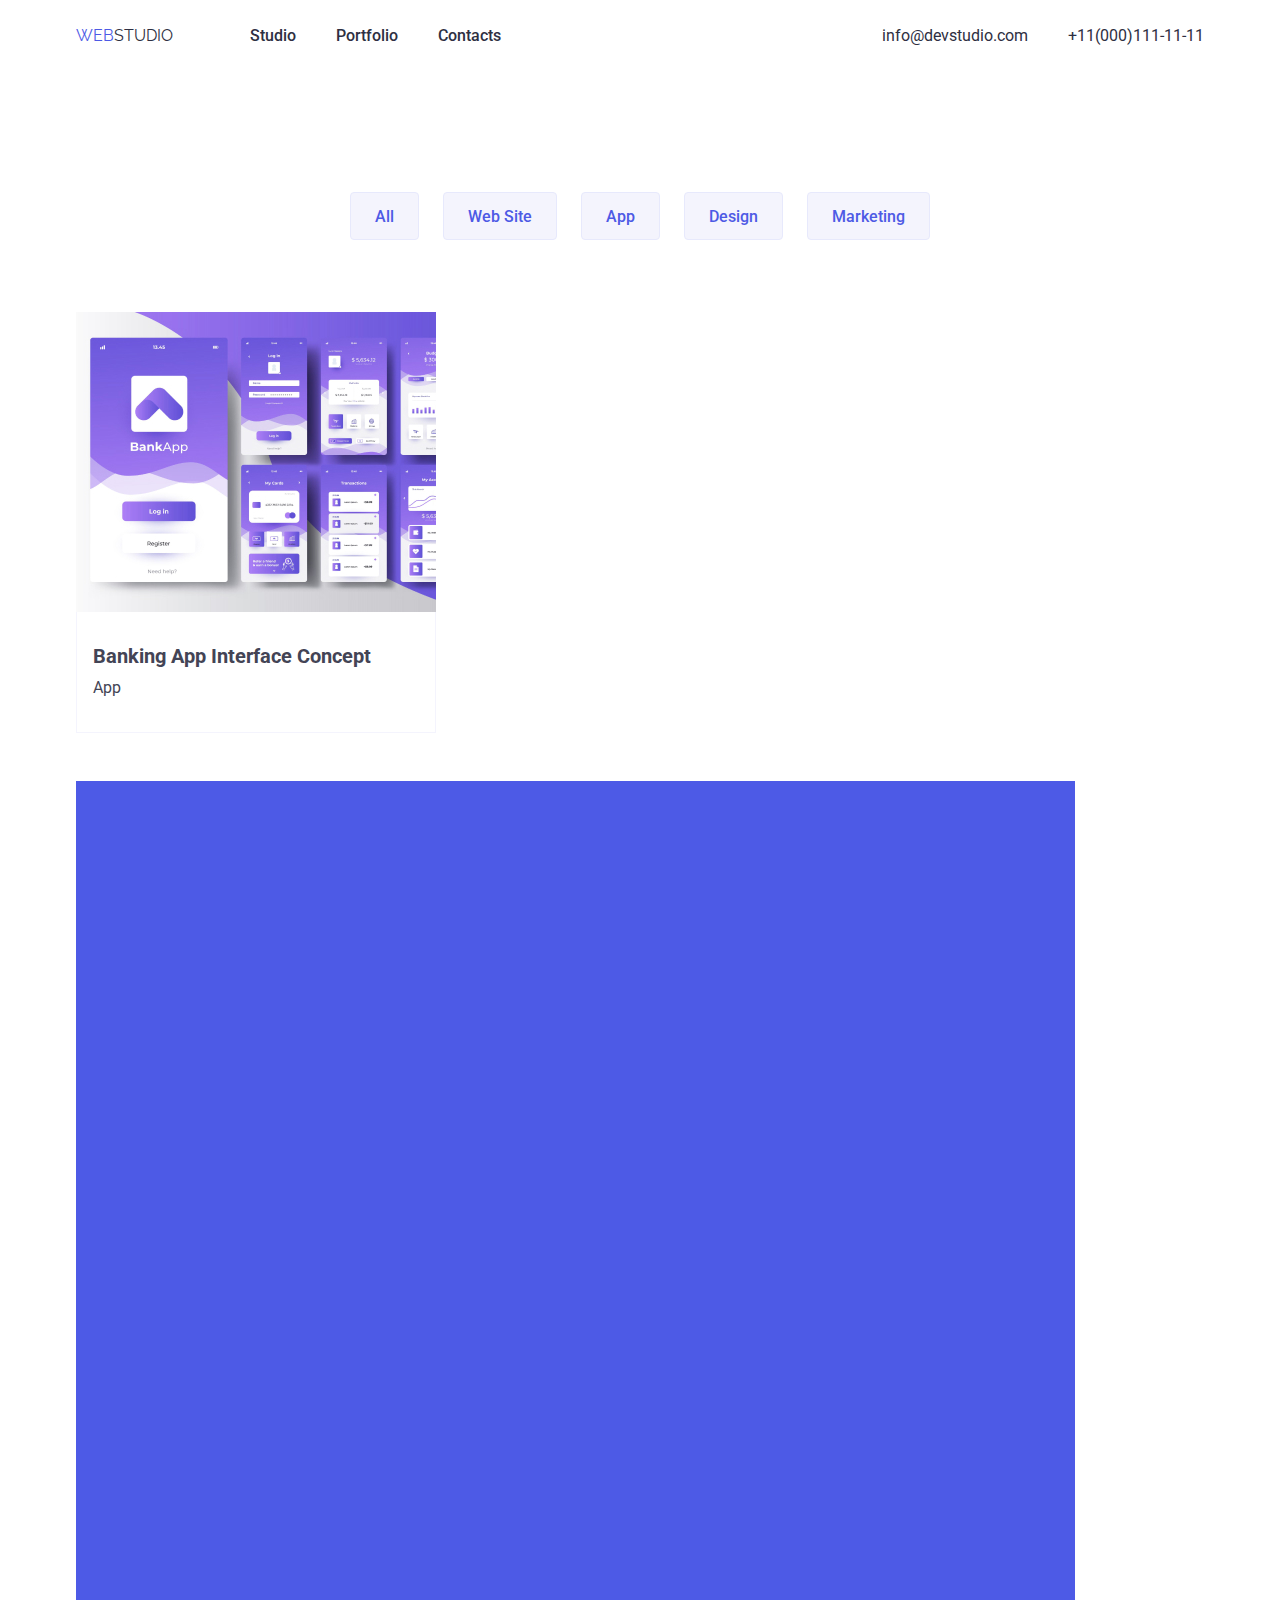
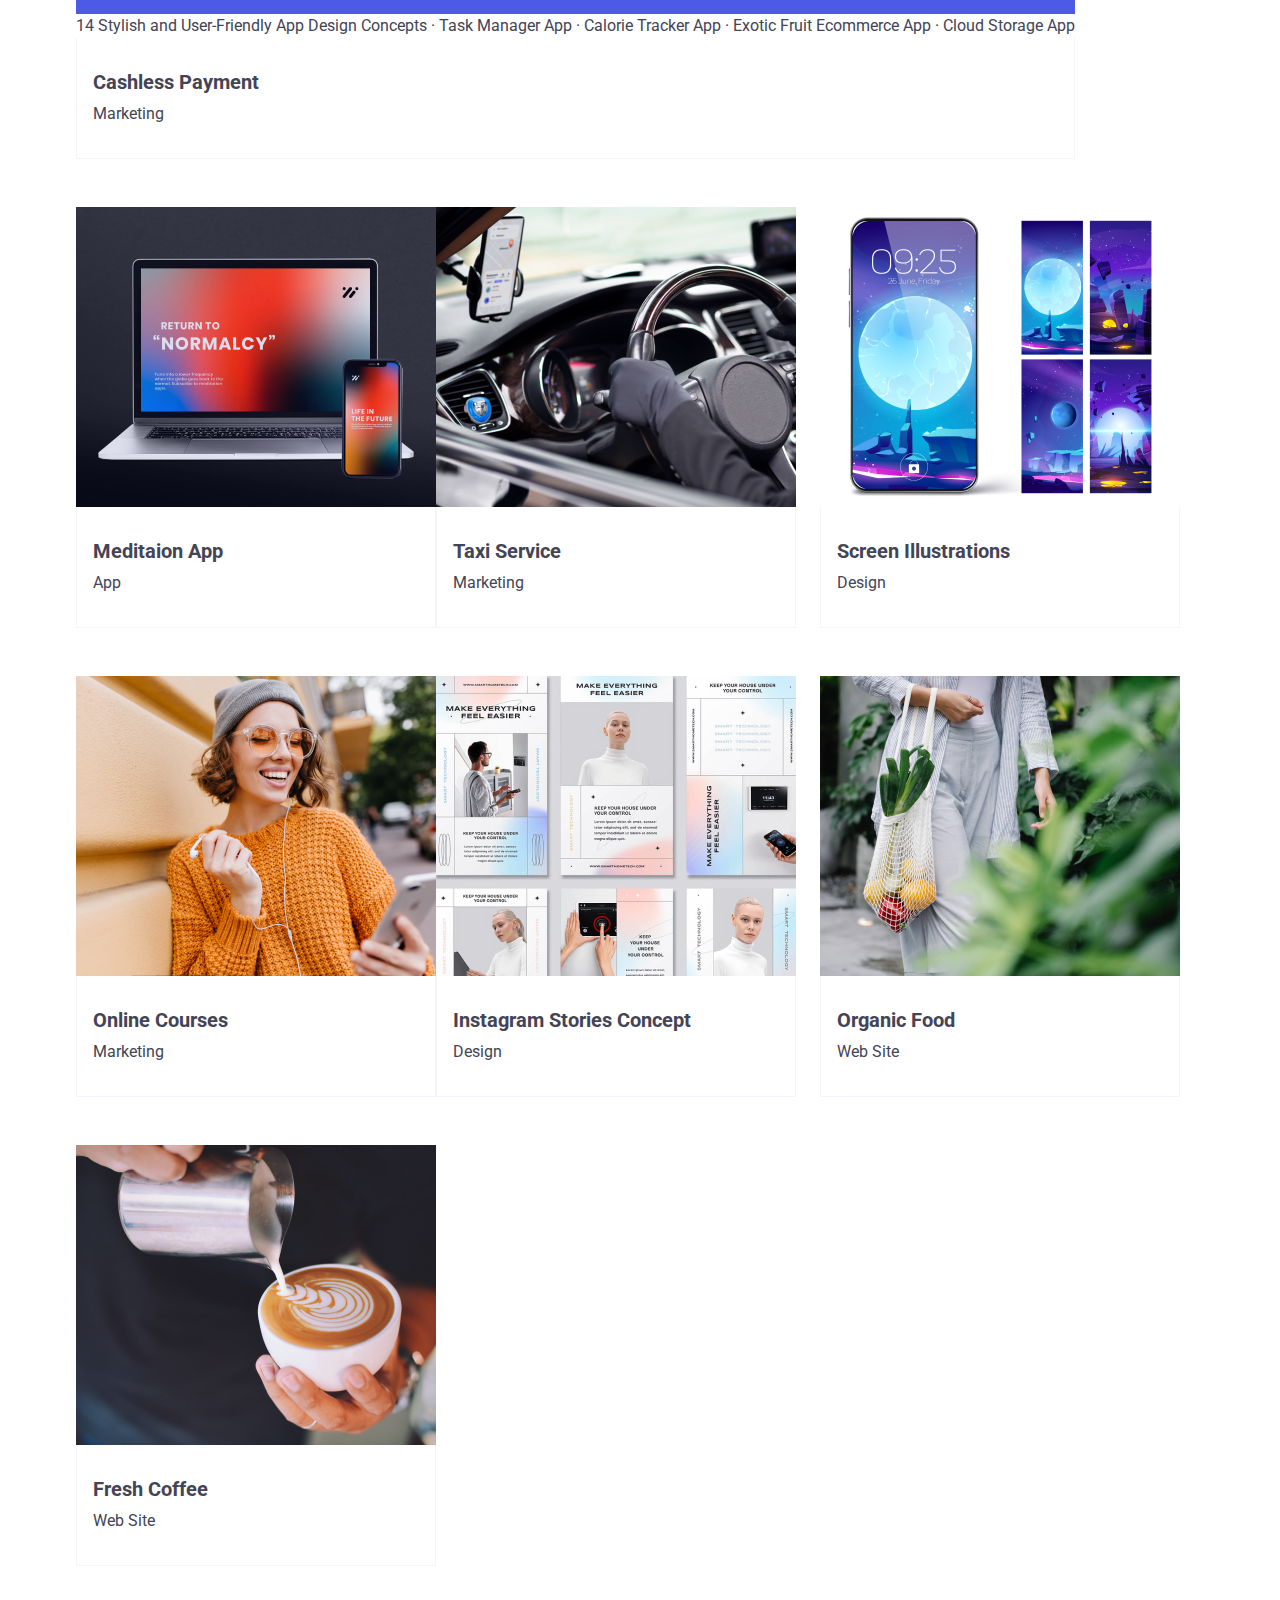
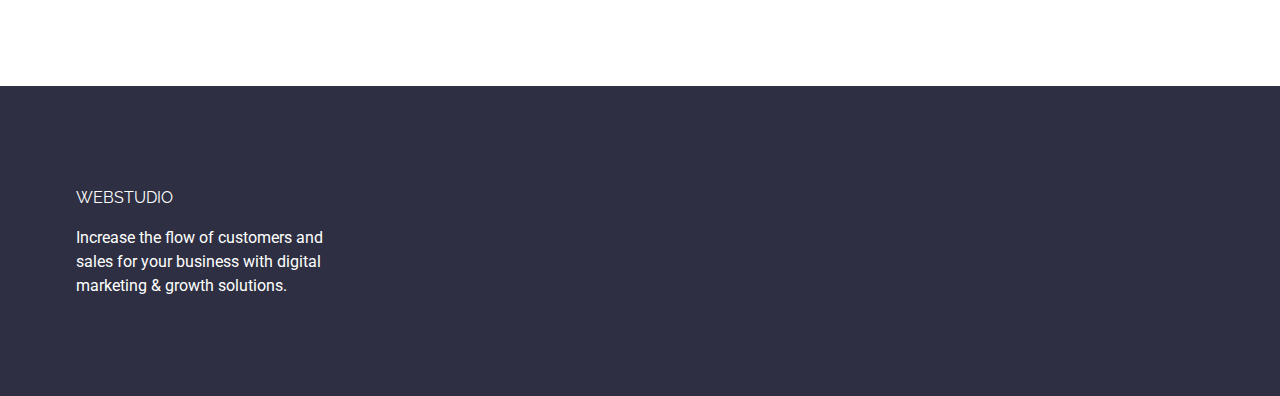
==== potfolio.html @ 56c76586 "modified" ====
<!DOCTYPE html>
<html lang="en">
<head>
    <meta charset="UTF-8">
    <meta http-equiv="X-UA-Compatible" content="IE=edge">
    <meta name="viewport" content="width=device-width, initial-scale=1.0">
    <title>Document</title>
    <link rel="preconnect" href="https://fonts.googleapis.com"><link rel="preconnect" href="https://fonts.gstatic.com" crossorigin>
    <link href="https://fonts.googleapis.com/css2?family=Raleway:wght@800&family=Roboto:wght@400;500&display=swap" rel="stylesheet">
    <link rel="stylesheet" href="https://cdnjs.cloudflare.com/ajax/libs/modern-normalize/0.6.0/modern-normalize.min.css">
    <link rel="stylesheet" href="./css/style.css">
</head>
<body>
    <header>
        <div class="container container-nav">
            <nav class="nav-items">
            <a href="./index.html" class="logo"><span class="logo-web">Web</span>Studio</a>

                <ul class="list-header-page list">
                    <li class="item"><a href="./index.html" class="link">Studio</a></li>
                    <li class="item"><a href="./portfolio.html" class="link">Portfolio</a></li>
                    <li class="item"><a href="" class="link">Contacts</a></li>
                </ul>
            </nav>
                <ul class="list-mail-tel list">
                    <li class="item"><a href="mailto:info@devstudio.com" class="link">info@devstudio.com</a></li>
                    <li class="item"><a href="tel:+11(000)1111111" class="link">+11(000)111-11-11</a></li>
                </ul>
            </div>
    </header>
    <main class="hero">
        <section class="section">
            <div class="container">
            <h1 class="visually-hidden">Portfolio Page</h1>
                <ul class="portfolio-links list">
                    <li class="item"><button type="button" class="portfolio-buttons">All</button></li>
                    <li class="item"><button type="button" class="portfolio-buttons">Web Site</button></li>
                    <li class="item"><button type="button" class="portfolio-buttons">App</button></li>
                    <li class="item"><button type="button" class="portfolio-buttons">Design</button></li>
                    <li class="item"><button type="button" class="portfolio-buttons">Marketing</button></li>
                </ul>
            </div>
            <div class="container">
            <ul class="list-img list">
                <li class="item">
                  <img src="./imаges/img1.jpg" alt="photo" width="360" height="300">
                  <div class="item-text">
                    <h2 class="hero-title">Banking App Interface Concept</h2>
                    <p class="hero-text">App</p>
                </div>
                </li>
                <li class="item">
                  <img src="./imаges/img2.jpg" alt="photo" width="360" height="300">
                    <p>14 Stylish and User-Friendly App Design Concepts · Task Manager App · Calorie Tracker App · Exotic Fruit Ecommerce App · Cloud Storage App</p>
                    <div class="item-text">
                    <h2 class="hero-title">Cashless Payment</h2>
                    <p class="hero-text">Marketing</p>
                    </div>
                </li>
                <li class="item">
                  <img src="./imаges/img3.jpg" alt="meditaion-app" width="360" height="300">
                   <div class="item-text">
                    <h2 class="hero-title">Meditaion App</h2>
                    <p class="hero-text">App</p>
                   </div> 
                </li>
                <li class="item">
                   <img src="./imаges/img4.jpg" alt="photo" width="360" height="300">
                    <div class="item-text">
                    <h2 class="hero-title">Taxi Service</h2>
                    <p class="hero-text">Marketing</p>
                    </div>
                </li>
                <li class="item">
                    <img src="./imаges/img5.jpg" alt="photo" width="360" height="300">
                        <div class="item-text">
                        <h2 class="hero-title">Screen Illustrations</h2>
                        <p class="hero-text">Design</p>
                        </div>
                </li>
                <li class="item">
                    <img src="./imаges/img6.jpg" alt="photo" width="360" height="300">
                        <div class="item-text">
                        <h2 class="hero-title">Online Courses</h2>
                        <p class="hero-text">Marketing</p>
                        </div>
                </li>
                <li class="item">
                  <img src="./imаges/img7.jpg" alt="photo" width="360" height="300">
                    <div class="item-text">
                     <h2 class="hero-title">Instagram Stories Concept</h2>
                    <p class="hero-text">Design</p>
                    </div>
                </li>
                <li class="item">
                     <img src="./imаges/img8.jpg" alt="photo" width="360" height="300">
                        <div class="item-text">
                        <h2 class="hero-title">Organic Food</h2>
                        <p class="hero-text">Web Site</p>
                        </div>
                </li>
                <li class="item">
                     <img src="./imаges/img9.jpg" alt="photo" width="360" height="300">
                       <div class="item-text">
                        <h2 class="hero-title">Fresh Coffee</h2>
                        <p class="hero-text">Web Site</p>
                       </div> 
                </li>
            </ul>
        </div>
    </main>
    <footer class="footer-page">
        <div class="container">
            <div class="fot-text">
                <a href="./index.html" class="name-logo"><span class="footer-logo-page">Web</span>Studio</a>
            <p class="footer-text-page">Increase the flow of customers and sales for your business with digital marketing & growth solutions.</p>
            </div>
        </div>
    </footer>  
</body>
</html>
---- css/style.css ----
/* header color: #2E2F42 */
/* Primary text color: #434455 */
/* accent #434455 */
/* header and footer background color #434455 */
/* section background color #F4F4FD */


*,
::after,
::before{
    box-sizing:border-box;
}

:root {
    --primary-text-color:#434455;
    --title-text-color:#2E2F42;
    --primary-white-color:#ffffff;
    --accent-color:#4D5AE5;
    --light-color:#F4F4FD;
    --an-accent-color:#404BBF
}

body {
    margin:0;
    background-color: var(--primary-white-color);
    color: var(--primary-text-color);
    font-family: 'Roboto', sans-serif;
    font-weight: 400;
    line-height: 1.5;
}

p, h2 {
    margin-top:0;
    margin-bottom:0;
}

img{
    display:block;
    width:100%;
    height:auto;
}

.list{
    margin:0;
    padding:0;
    list-style:none;
}


/* logo */

.logo {
    color: var(--title-text-color);
    text-transform:uppercase;
    font-family:'Raleway', sans-serif;
    text-decoration:none;
}
.logo-web {
    color:var(--accent-color);
}

/* navigation links */

header {
    box-shadow: var(--card-shadow);
}

.list-header-page {
    display:flex;
    margin-left:77px;
}

.container{
    width:1152px;
    padding-left:12px;
    padding-right:12px;
    margin:0 auto;
}

.section{
    padding-top:120px;
    padding-bottom:120px;
}

.container-nav {
    display:flex;
    align-items:center;
}

.nav-items {
    display:flex;
    align-items:center;
}

.header-container{
    border-bottom:0.5px solid var(--light-color);
}

.list-header-page .link {
    display:block;
    padding-top:24px;
    padding-bottom:24px;

    text-decoration:none;
    color:var(--title-text-color);

    font-weight:500;
}

.list-header-page .item:not(:last-child) {
    margin-right:40px;
}

.list-header-page .link:hover,
.list-header-page .link:focus,
.list-header-page .link:active {
    color:var(--accent-color);
}


/* list */


.list-mail-tel  {
    display:flex;
    align-items:center;
    margin-left:auto;
}

.list-mail-tel .link {
    text-decoration:none;
    color:var(--title-text-color);
    padding-top:24px;
    padding-bottom:24px;
}

.list-mail-tel .link:hover,
.list-mail-tel .link:focus,
.list-mail-tel .link:active {
    color:var(--accent-color);
}

.list-mail-tel .item:not(:last-child){
    margin-right:40px;
}


.main-section {
    padding-top:192px;
    padding-bottom:192px;
    text-align:center;
    background-color:var(--title-text-color);
}

.title {
    margin:0 auto;
    margin-top:0;
    margin-bottom:50px;
    width:492px;

    color: var(--primary-white-color);

    font-size:56px;
    font-weight:500;
    line-height: 1.07;
}

.main-btn {
   padding:16px 32px;
    border-radius: 4px;
    text-align:center;
    min-width:170px;

    background-color:var(--accent-color);
    border:none;
    cursor: pointer;
    font-family: inherit;
    color:var(--primary-white-color);

    font-weight:500; 
    font-size: 16px;
    line-height: 1.2;

}

.main-btn:hover {
    background-color:var(--an-accent-color)
}

.main-btn:active {
    background-color:var(--accent-color)
}

/* unique page */

.section-title{
    margin-top:0;
    margin-bottom:70px;
    color:var(--title-text-color);
    text-align:center;

    font-weight: 500;
    font-size: 36px;
    line-height: 1.1;
}

.visually-hidden{
    position: absolute;
    white-space: nowrap;
    width: 1px;
    height: 1px;
    overflow: hidden;
    border: 0;
    padding: 0;
    clip: rect(0 0 0 0);
    clip-path: inset(50%);
    margin: -1px;
}

.main-list {
    display:flex;
}

.main-list .main-item:not(:last-child) {
    margin-right:24px;
}
.main-title {
    margin-top:0;
    margin-bottom:8px;
}

.section-photo {
    padding-top:0;
}

.gadjet-list {
    display:flex;
    justify-content:center;
}

.gadjet-list .item:not(:last-child) {
    margin-right:24px;
}
/* Team info */

.main-team {
    background-color:var(--light-color);
}

.title-name {
    margin:0;
    margin-bottom:8px;
    color:var(--title-text-color);

    font-weight:500;
}

.team-list .item {
    background-color:var(--primary-white-color);
}

.team-names-container{
    padding-top:32px;
    padding-bottom:32px;
}
.team-list{
    display:flex;
}
.team-list .item{
    text-align:center;
 }
 .team-list .item:not(:last-child){
     margin-right:24px;
 }

/* footer */

.footer-page {
        padding-top:100px;
        padding-bottom:100px;
        height:310px;
        background-color:var(--title-text-color);
}

.fot-text {
    width:265px;
}

.footer-text-page {
    color:var(--primary-white-color);
}

.name-logo {
    display:inline-block;
    margin-bottom:16px;
    color:var(--primary-white-color);
    text-transform:uppercase;
    font-family:'Raleway', sans-serif;
    text-decoration:none;
}

/* Portfolio */
.portfolio-links {
    display:flex;
    justify-content:center;

    margin-bottom:72px;
    padding:0;

    text-decoration:none;
}

.portfolio-links .item:not(:last-child){
    margin-right:24px;
}

.portfolio-buttons{
    border-radius:4px;
    height:48px;
    padding:12px 24px;
    color:var(--accent-color);
    background-color:var(--light-color);
    border:none;
    font-family:inherit;
    border: 1px solid #E7E9FC;

    font-weight: 500;
    font-size: 16px;
    line-height: 1.5;
}
.portfolio-buttons:hover,
.portfolio-buttons:focus {
    color:var(--primary-white-color);
    background-color:var(--accent-color);
    cursor: pointer;
    border:1px solid var(--accent-color);
}

.list-img {
    display:flex;
    flex-wrap:wrap;
}

.list-img .item {
    margin-right:24px;
    margin-bottom:48px;
}

.list-img .hero-title {
    font-size:20px;
    line-height:1.2;
}

.list-img .item-text {
    padding-top:32px;
    padding-bottom:32px;
    padding-left:16px;
    border-left:0.5px solid var(--light-color);
    border-right:0.5px solid var(--light-color);
    border-bottom:0.5px solid var(--light-color);
}

.list-img .hero-title {
    margin-bottom:8px;
}

.list-img .item:nth-child(3n){
    margin-right:0;
}

.list-img .item:nth-last-child(-n + 3){
    margin-bottom:0;
}
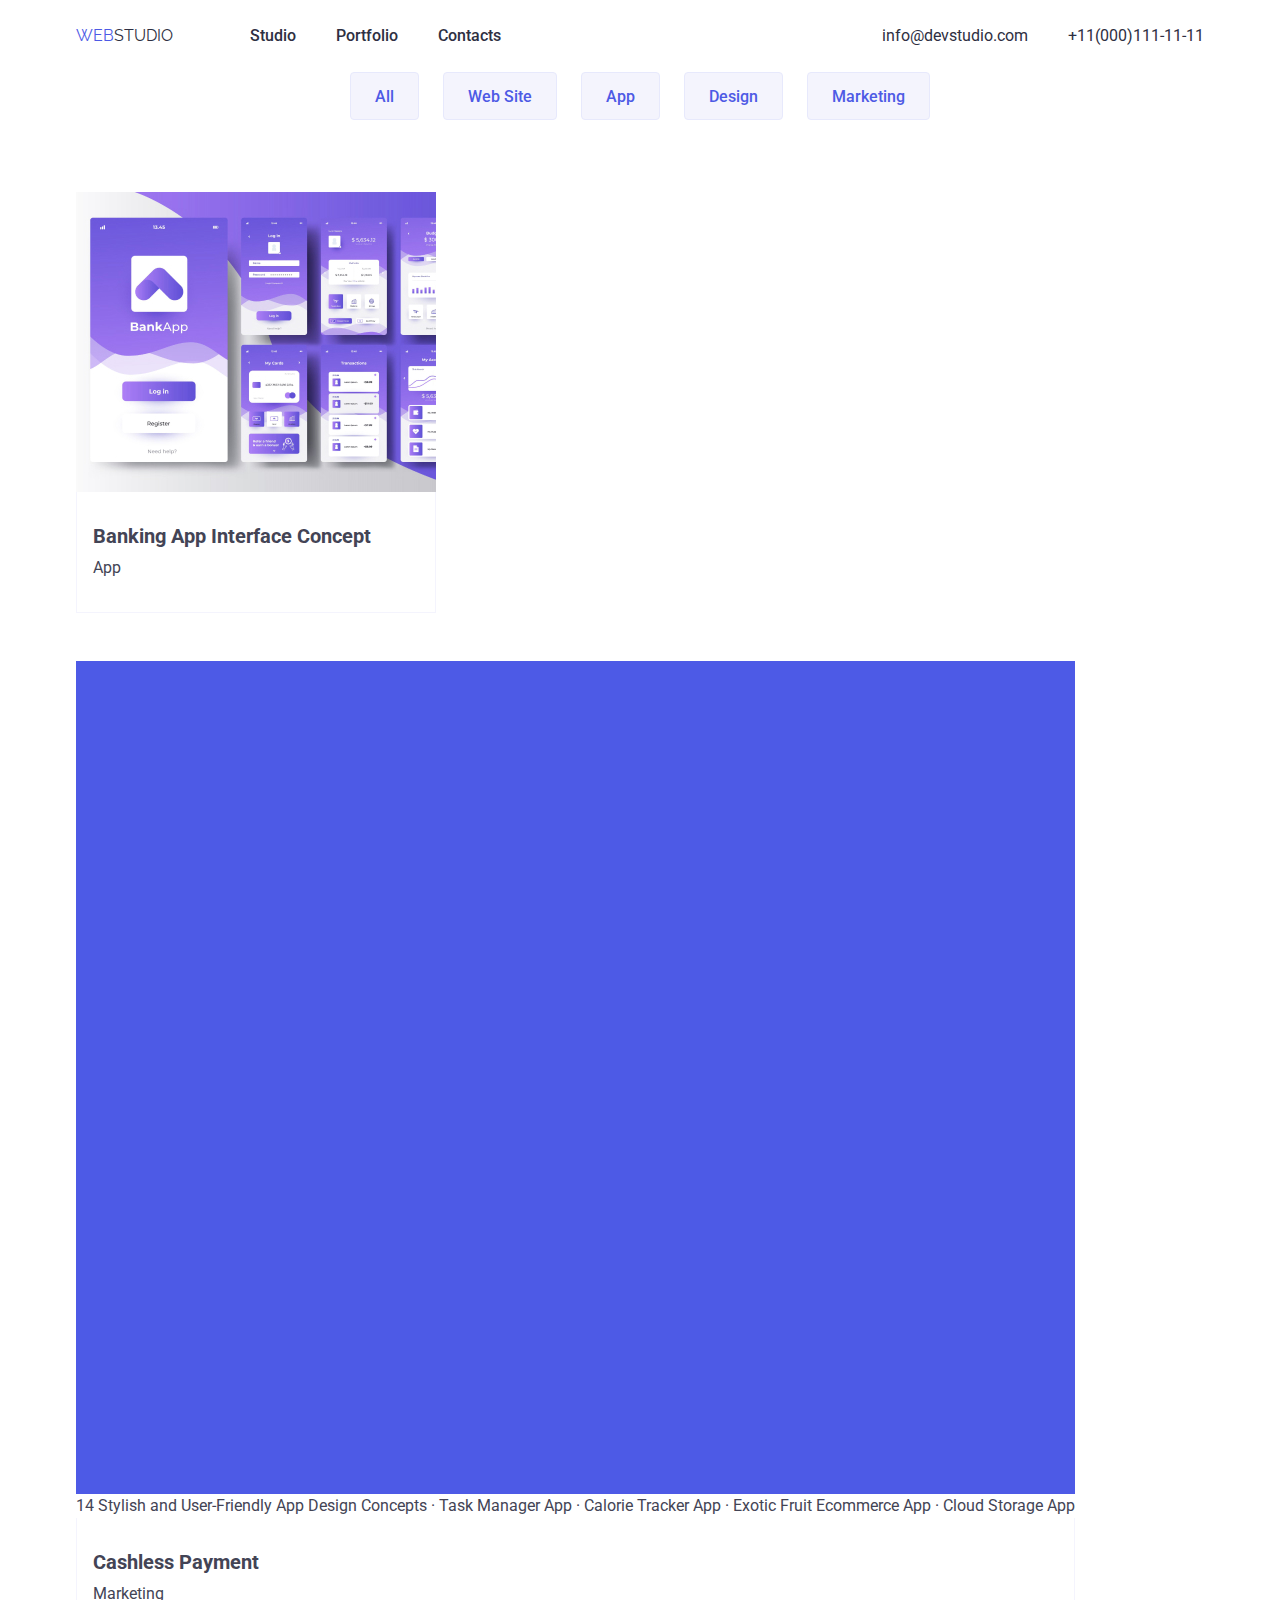
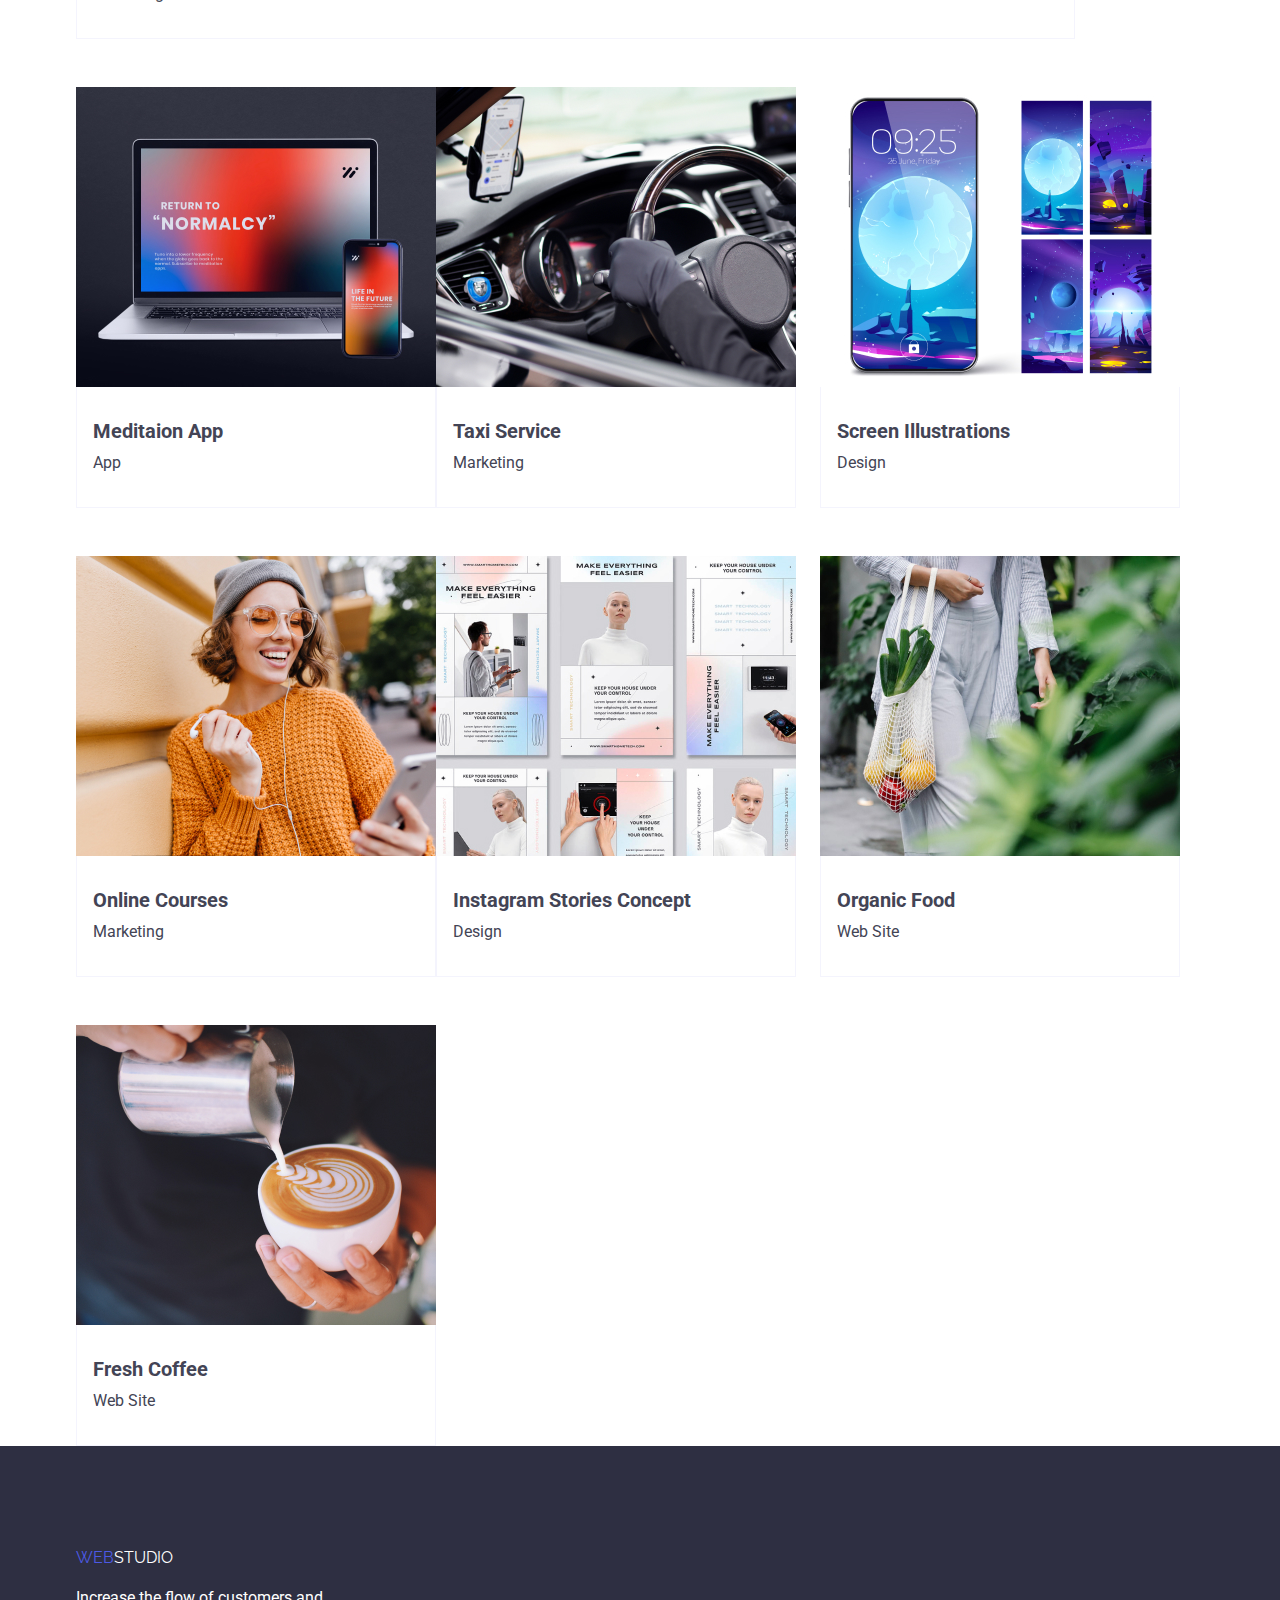
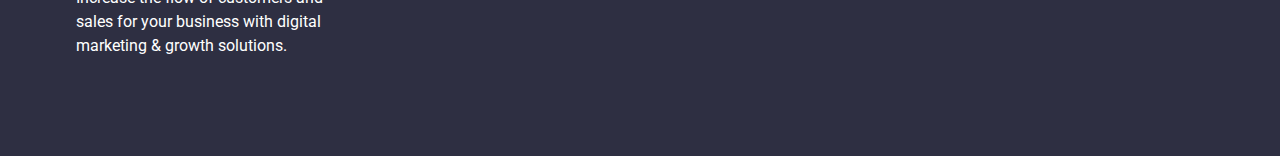
==== commit da6ca24e: "modified" ====
--- a/potfolio.html
+++ b/potfolio.html
@@ -29,7 +29,7 @@
             </div>
     </header>
     <main class="hero">
-        <section class="section">
+        <section class="section-btn">
             <div class="container">
             <h1 class="visually-hidden">Portfolio Page</h1>
                 <ul class="portfolio-links list">
--- a/css/style.css
+++ b/css/style.css
@@ -17,7 +17,7 @@
     --primary-white-color:#ffffff;
     --accent-color:#4D5AE5;
     --light-color:#F4F4FD;
-    --an-accent-color:#404BBF
+    --an-accent-color:#404BBF;
 }
 
 body {
@@ -290,6 +290,7 @@
     color:var(--primary-white-color);
 }
 
+
 .name-logo {
     display:inline-block;
     margin-bottom:16px;
@@ -297,6 +298,10 @@
     text-transform:uppercase;
     font-family:'Raleway', sans-serif;
     text-decoration:none;
+}
+
+.footer-logo-page {
+    color:var(--accent-color)
 }
 
 /* Portfolio */
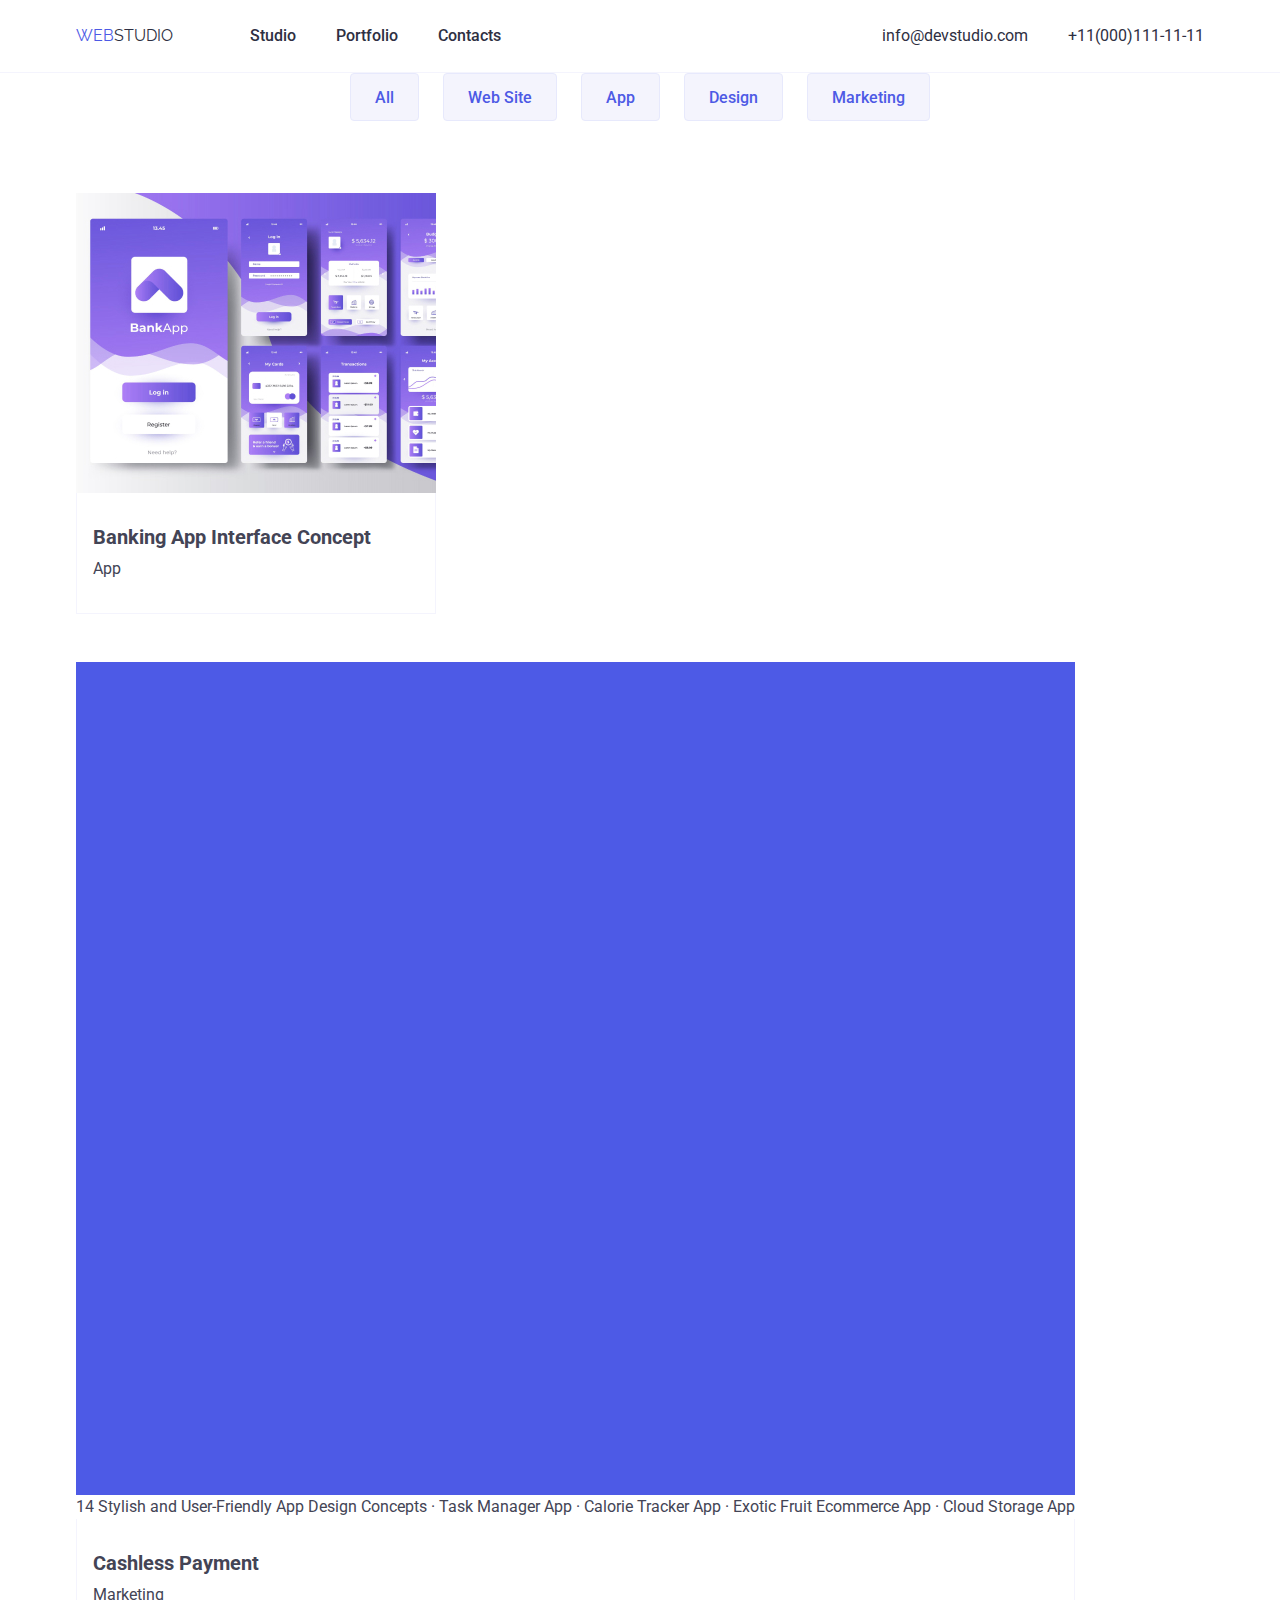
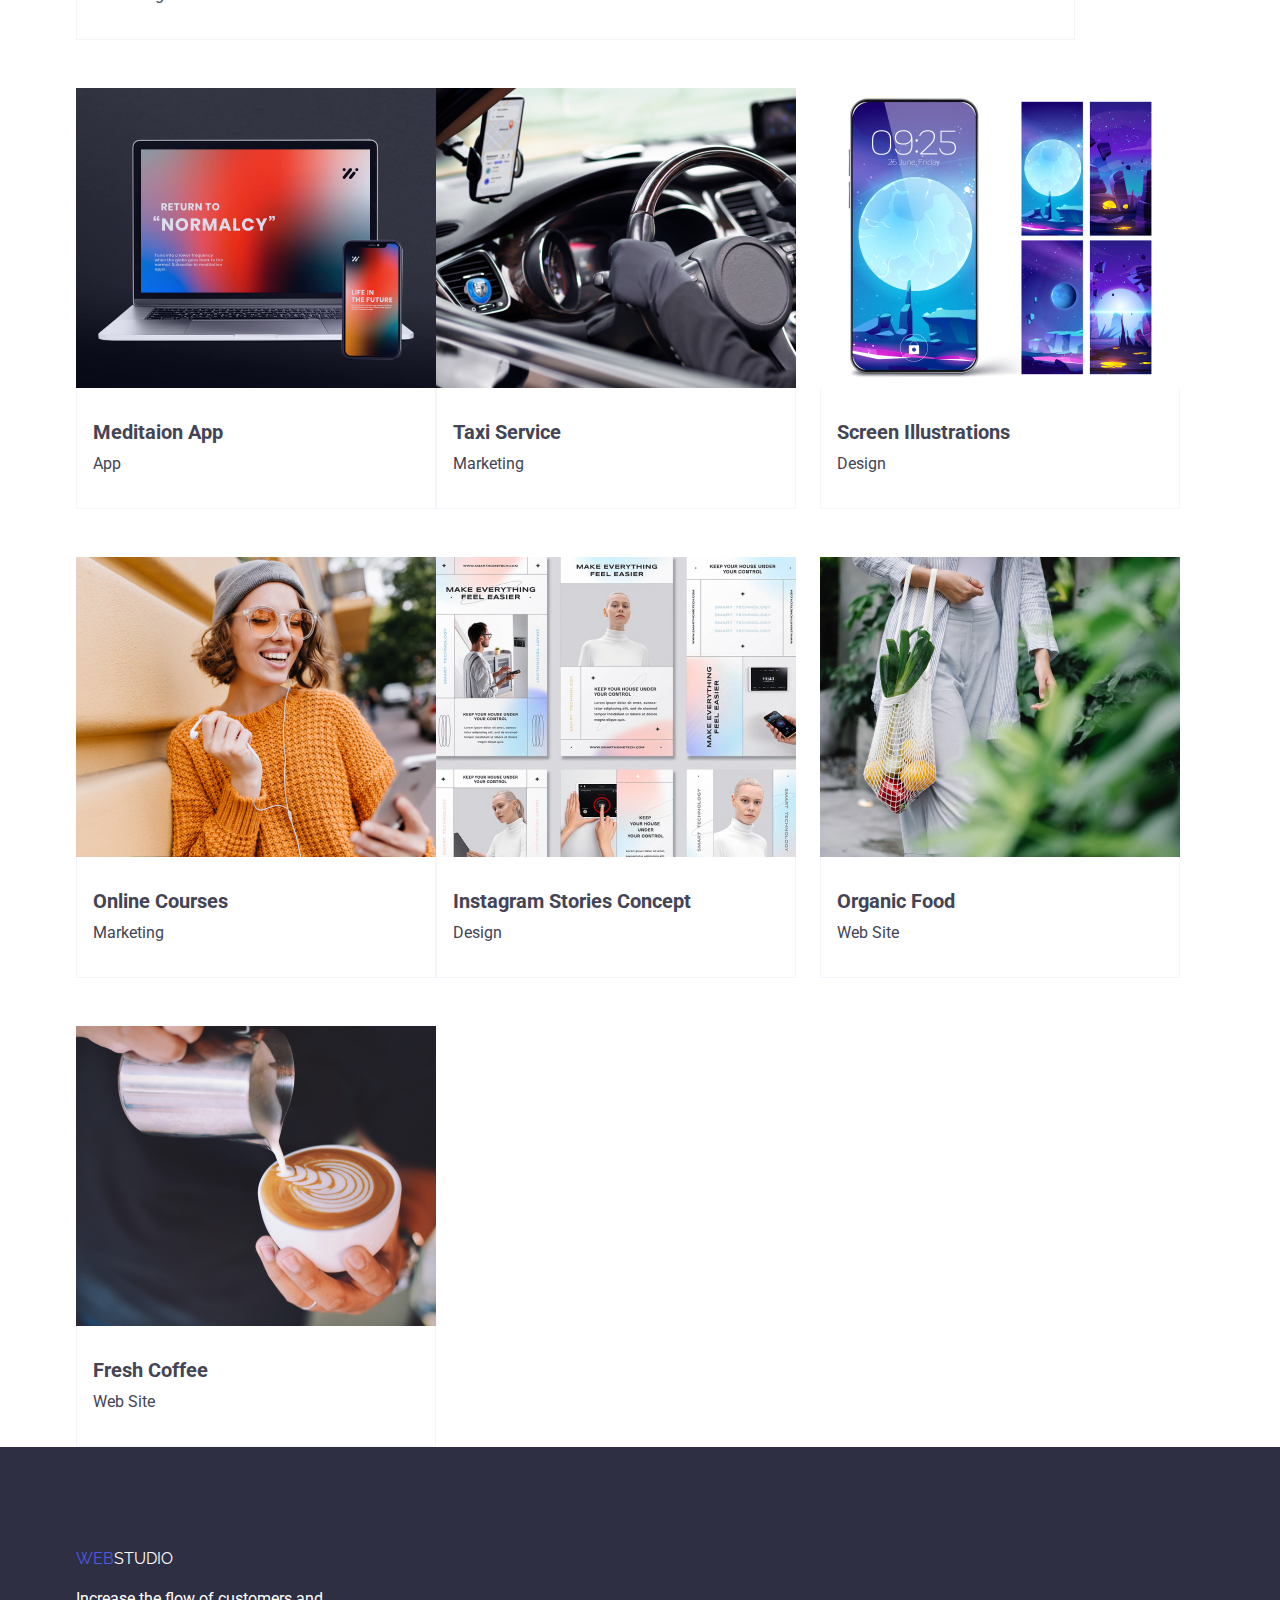
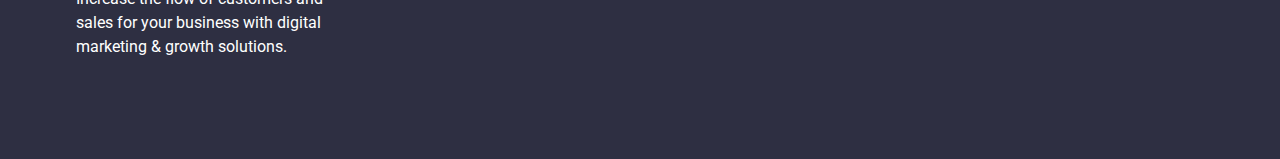
==== commit c9f13de2: "modified" ====
--- a/potfolio.html
+++ b/potfolio.html
@@ -11,7 +11,7 @@
     <link rel="stylesheet" href="./css/style.css">
 </head>
 <body>
-    <header>
+    <header class="header-container">
         <div class="container container-nav">
             <nav class="nav-items">
             <a href="./index.html" class="logo"><span class="logo-web">Web</span>Studio</a>
--- a/css/style.css
+++ b/css/style.css
@@ -70,14 +70,14 @@
     margin-left:77px;
 }
 
-.container{
+.container {
     width:1152px;
     padding-left:12px;
     padding-right:12px;
     margin:0 auto;
 }
 
-.section{
+.section {
     padding-top:120px;
     padding-bottom:120px;
 }
@@ -219,6 +219,8 @@
 
 .main-list {
     display:flex;
+    padding-top: 120px;
+    padding-bottom: 120px;
 }
 
 .main-list .main-item:not(:last-child) {
@@ -231,6 +233,7 @@
 
 .section-photo {
     padding-top:0;
+    padding-bottom:120px;
 }
 
 .gadjet-list {
@@ -259,7 +262,7 @@
     background-color:var(--primary-white-color);
 }
 
-.team-names-container{
+.team-name-container{
     padding-top:32px;
     padding-bottom:32px;
 }
@@ -278,7 +281,6 @@
 .footer-page {
         padding-top:100px;
         padding-bottom:100px;
-        height:310px;
         background-color:var(--title-text-color);
 }
 
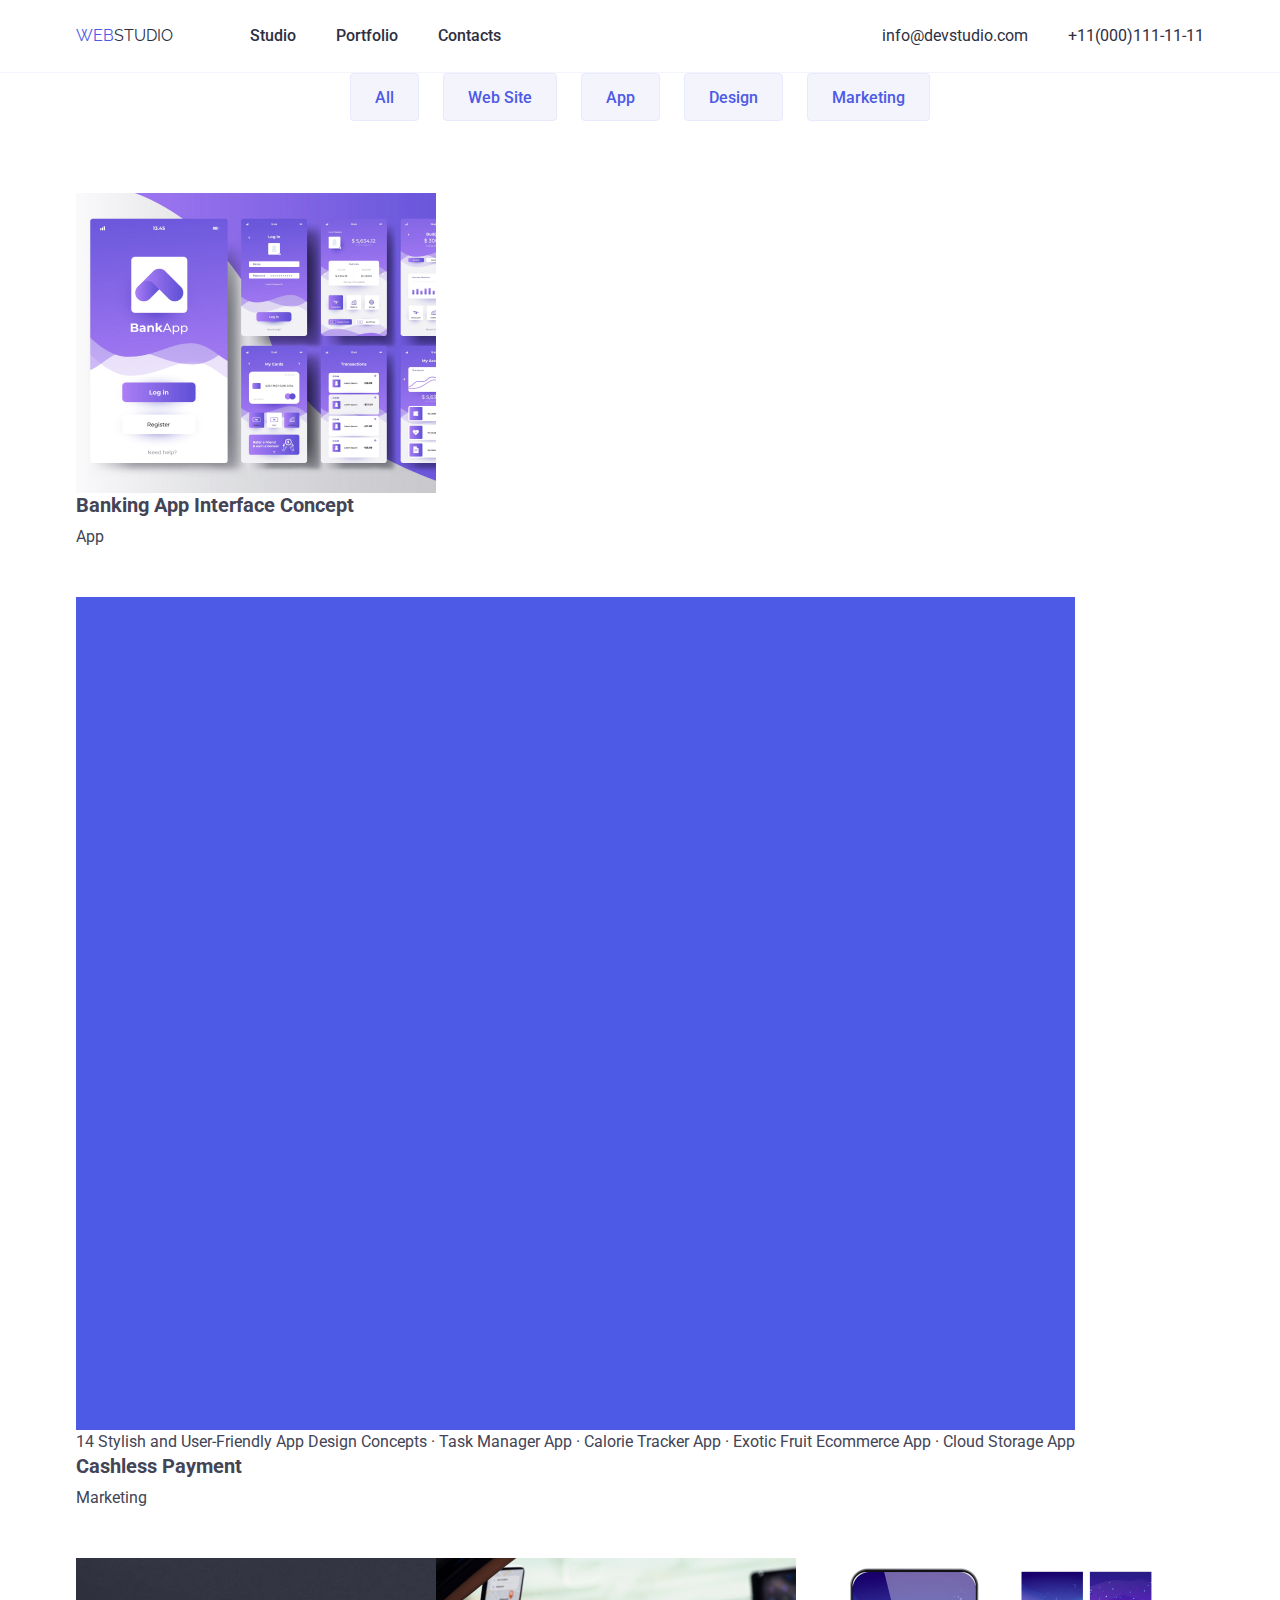
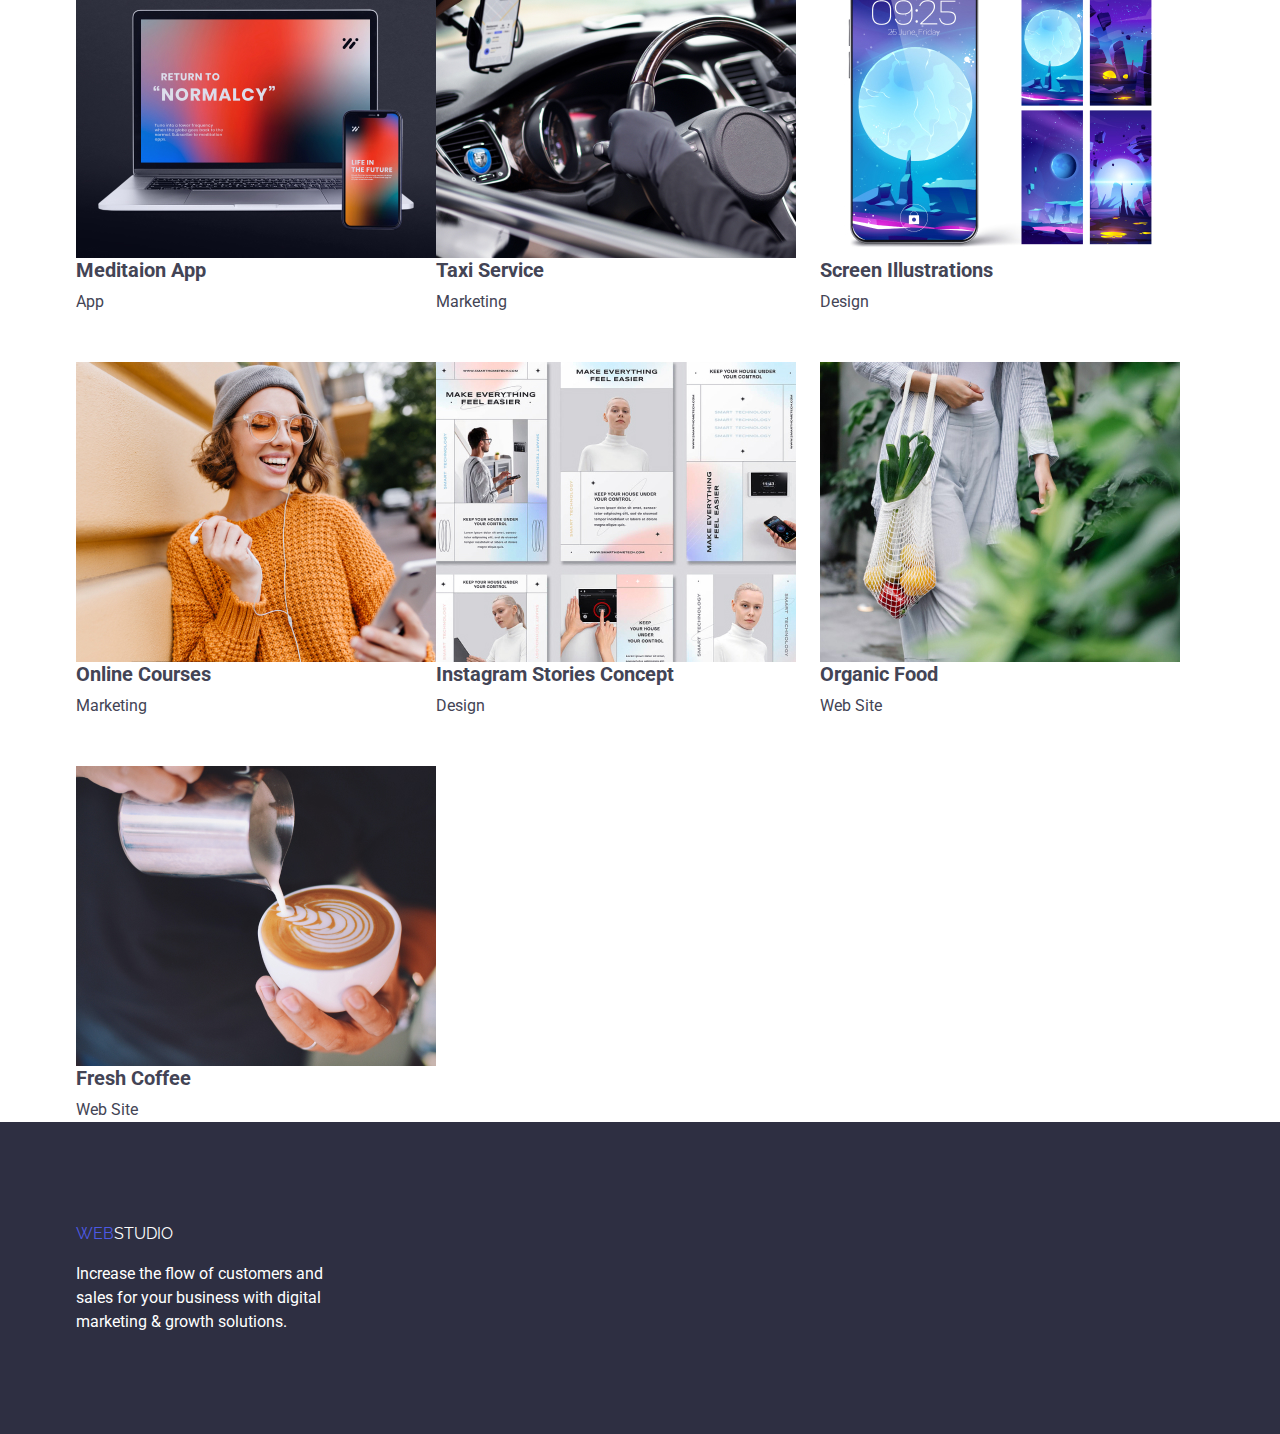
==== commit d25df72d: "modified" ====
--- a/potfolio.html
+++ b/potfolio.html
@@ -39,72 +39,52 @@
                     <li class="item"><button type="button" class="portfolio-buttons">Design</button></li>
                     <li class="item"><button type="button" class="portfolio-buttons">Marketing</button></li>
                 </ul>
-            </div>
-            <div class="container">
             <ul class="list-img list">
                 <li class="item">
                   <img src="./imаges/img1.jpg" alt="photo" width="360" height="300">
-                  <div class="item-text">
                     <h2 class="hero-title">Banking App Interface Concept</h2>
                     <p class="hero-text">App</p>
-                </div>
                 </li>
                 <li class="item">
                   <img src="./imаges/img2.jpg" alt="photo" width="360" height="300">
                     <p>14 Stylish and User-Friendly App Design Concepts · Task Manager App · Calorie Tracker App · Exotic Fruit Ecommerce App · Cloud Storage App</p>
-                    <div class="item-text">
                     <h2 class="hero-title">Cashless Payment</h2>
                     <p class="hero-text">Marketing</p>
-                    </div>
                 </li>
                 <li class="item">
                   <img src="./imаges/img3.jpg" alt="meditaion-app" width="360" height="300">
-                   <div class="item-text">
                     <h2 class="hero-title">Meditaion App</h2>
                     <p class="hero-text">App</p>
-                   </div> 
                 </li>
                 <li class="item">
                    <img src="./imаges/img4.jpg" alt="photo" width="360" height="300">
-                    <div class="item-text">
                     <h2 class="hero-title">Taxi Service</h2>
                     <p class="hero-text">Marketing</p>
-                    </div>
                 </li>
                 <li class="item">
                     <img src="./imаges/img5.jpg" alt="photo" width="360" height="300">
-                        <div class="item-text">
                         <h2 class="hero-title">Screen Illustrations</h2>
                         <p class="hero-text">Design</p>
-                        </div>
                 </li>
                 <li class="item">
                     <img src="./imаges/img6.jpg" alt="photo" width="360" height="300">
-                        <div class="item-text">
                         <h2 class="hero-title">Online Courses</h2>
                         <p class="hero-text">Marketing</p>
-                        </div>
                 </li>
                 <li class="item">
                   <img src="./imаges/img7.jpg" alt="photo" width="360" height="300">
-                    <div class="item-text">
                      <h2 class="hero-title">Instagram Stories Concept</h2>
                     <p class="hero-text">Design</p>
-                    </div>
                 </li>
                 <li class="item">
                      <img src="./imаges/img8.jpg" alt="photo" width="360" height="300">
-                        <div class="item-text">
                         <h2 class="hero-title">Organic Food</h2>
                         <p class="hero-text">Web Site</p>
-                        </div>
                 </li>
                 <li class="item">
                      <img src="./imаges/img9.jpg" alt="photo" width="360" height="300">
-                       <div class="item-text">
                         <h2 class="hero-title">Fresh Coffee</h2>
                         <p class="hero-text">Web Site</p>
-                       </div> 
                 </li>
             </ul>
         </div>
--- a/css/style.css
+++ b/css/style.css
@@ -313,8 +313,6 @@
 
     margin-bottom:72px;
     padding:0;
-
-    text-decoration:none;
 }
 
 .portfolio-links .item:not(:last-child){
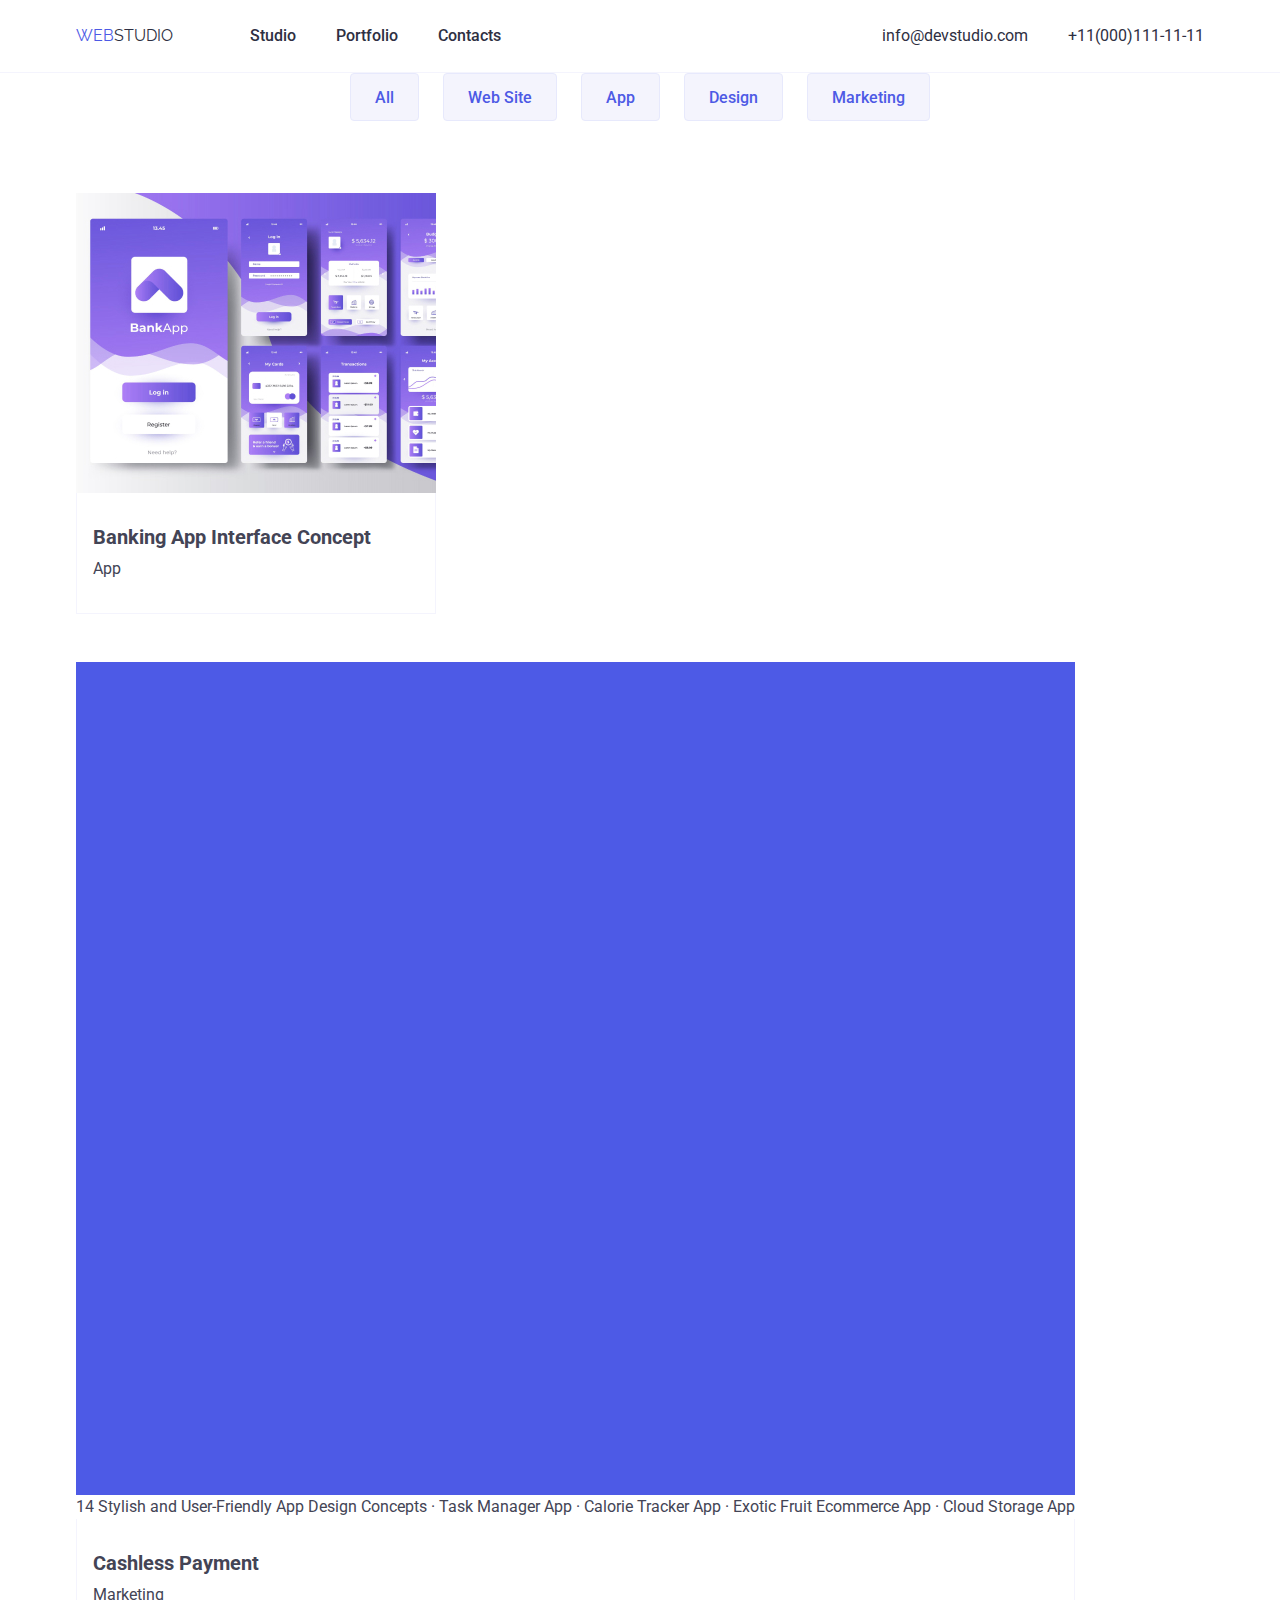
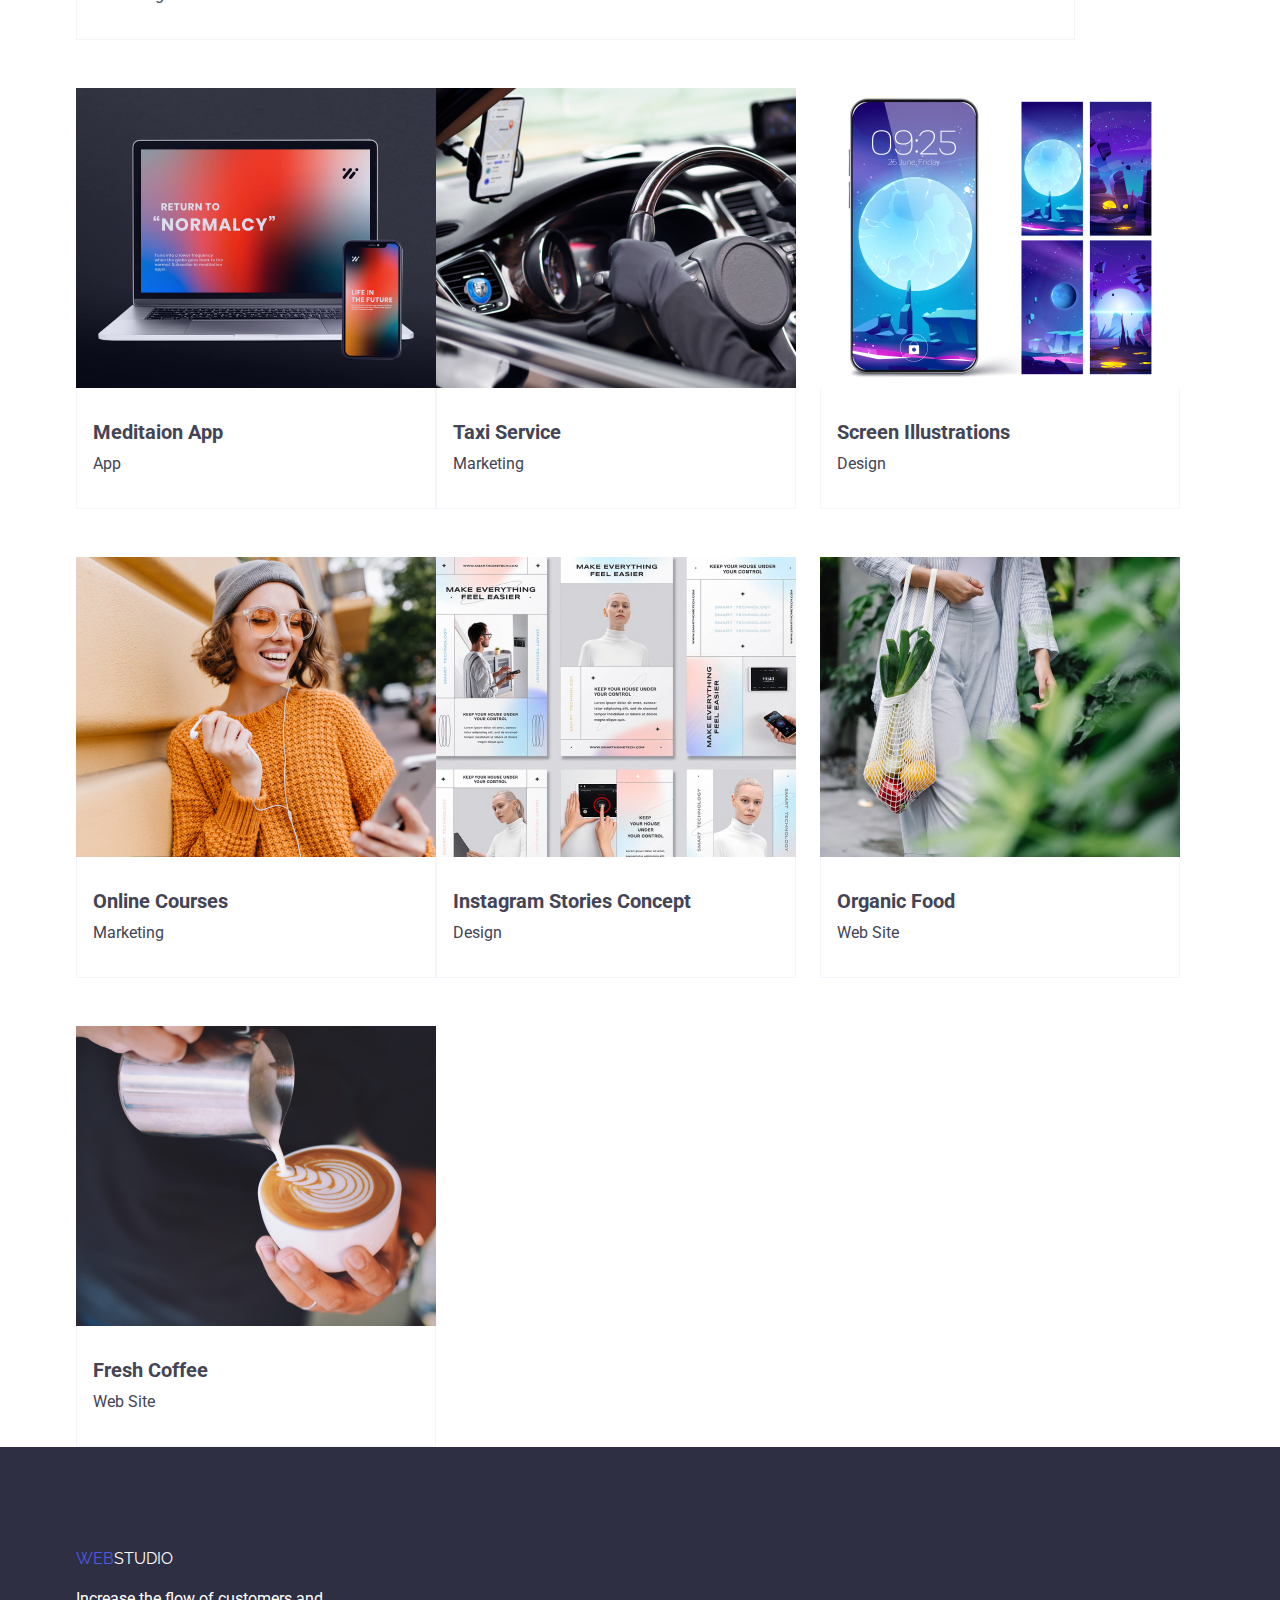
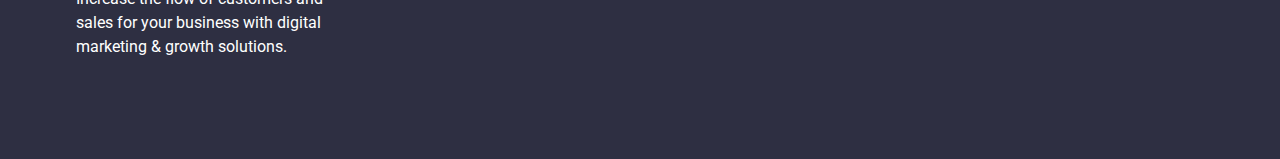
==== commit ccd5a2ec: "modified" ====
--- a/potfolio.html
+++ b/potfolio.html
@@ -39,52 +39,72 @@
                     <li class="item"><button type="button" class="portfolio-buttons">Design</button></li>
                     <li class="item"><button type="button" class="portfolio-buttons">Marketing</button></li>
                 </ul>
+            </div>
+            <div class="container">
             <ul class="list-img list">
                 <li class="item">
                   <img src="./imаges/img1.jpg" alt="photo" width="360" height="300">
+                  <div class="item-text">
                     <h2 class="hero-title">Banking App Interface Concept</h2>
                     <p class="hero-text">App</p>
+                </div>
                 </li>
                 <li class="item">
                   <img src="./imаges/img2.jpg" alt="photo" width="360" height="300">
                     <p>14 Stylish and User-Friendly App Design Concepts · Task Manager App · Calorie Tracker App · Exotic Fruit Ecommerce App · Cloud Storage App</p>
+                    <div class="item-text">
                     <h2 class="hero-title">Cashless Payment</h2>
                     <p class="hero-text">Marketing</p>
+                    </div>
                 </li>
                 <li class="item">
                   <img src="./imаges/img3.jpg" alt="meditaion-app" width="360" height="300">
+                   <div class="item-text">
                     <h2 class="hero-title">Meditaion App</h2>
                     <p class="hero-text">App</p>
+                   </div> 
                 </li>
                 <li class="item">
                    <img src="./imаges/img4.jpg" alt="photo" width="360" height="300">
+                    <div class="item-text">
                     <h2 class="hero-title">Taxi Service</h2>
                     <p class="hero-text">Marketing</p>
+                    </div>
                 </li>
                 <li class="item">
                     <img src="./imаges/img5.jpg" alt="photo" width="360" height="300">
+                        <div class="item-text">
                         <h2 class="hero-title">Screen Illustrations</h2>
                         <p class="hero-text">Design</p>
+                        </div>
                 </li>
                 <li class="item">
                     <img src="./imаges/img6.jpg" alt="photo" width="360" height="300">
+                        <div class="item-text">
                         <h2 class="hero-title">Online Courses</h2>
                         <p class="hero-text">Marketing</p>
+                        </div>
                 </li>
                 <li class="item">
                   <img src="./imаges/img7.jpg" alt="photo" width="360" height="300">
+                    <div class="item-text">
                      <h2 class="hero-title">Instagram Stories Concept</h2>
                     <p class="hero-text">Design</p>
+                    </div>
                 </li>
                 <li class="item">
                      <img src="./imаges/img8.jpg" alt="photo" width="360" height="300">
+                        <div class="item-text">
                         <h2 class="hero-title">Organic Food</h2>
                         <p class="hero-text">Web Site</p>
+                        </div>
                 </li>
                 <li class="item">
                      <img src="./imаges/img9.jpg" alt="photo" width="360" height="300">
+                       <div class="item-text">
                         <h2 class="hero-title">Fresh Coffee</h2>
                         <p class="hero-text">Web Site</p>
+                       </div> 
                 </li>
             </ul>
         </div>
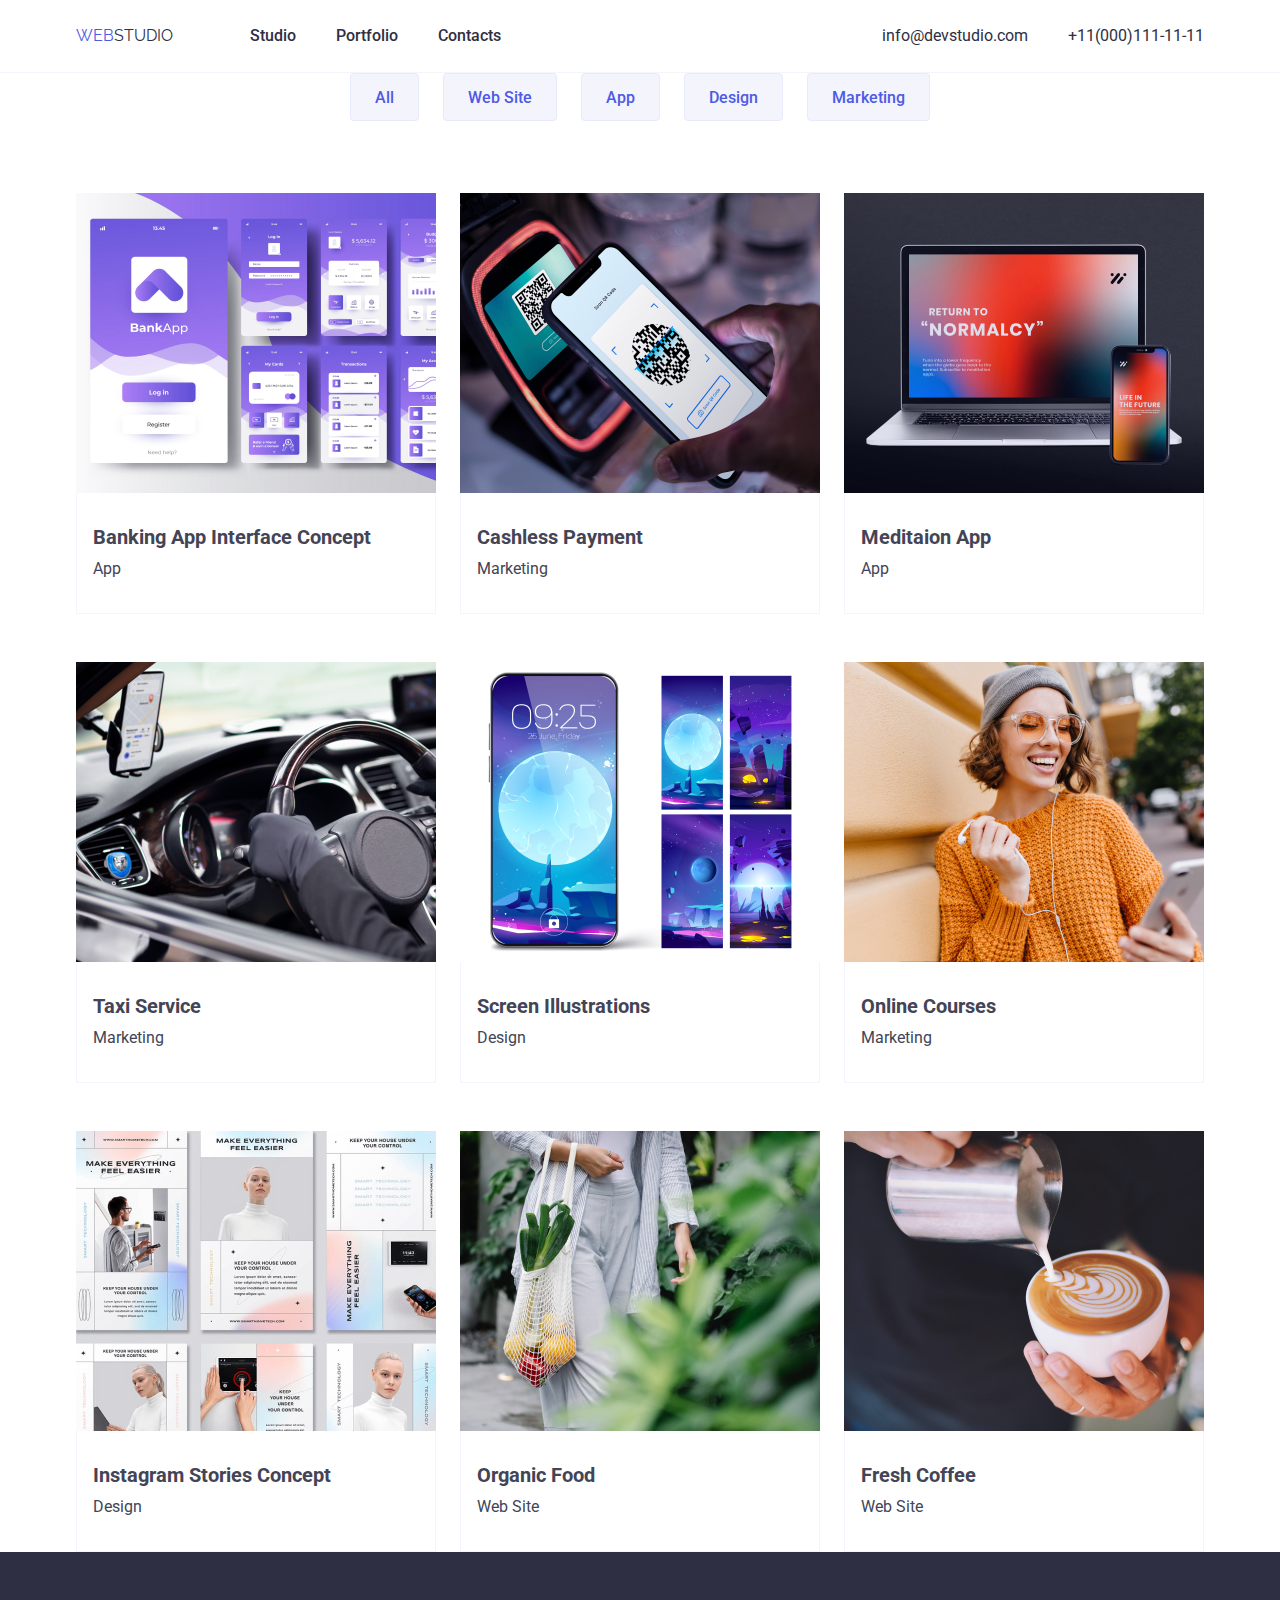
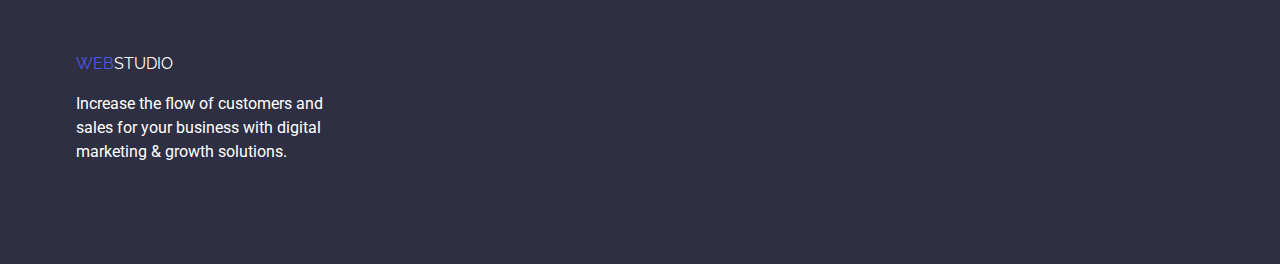
==== commit a71fd55f: "modified" ====
--- a/potfolio.html
+++ b/potfolio.html
@@ -39,8 +39,6 @@
                     <li class="item"><button type="button" class="portfolio-buttons">Design</button></li>
                     <li class="item"><button type="button" class="portfolio-buttons">Marketing</button></li>
                 </ul>
-            </div>
-            <div class="container">
             <ul class="list-img list">
                 <li class="item">
                   <img src="./imаges/img1.jpg" alt="photo" width="360" height="300">
@@ -51,7 +49,6 @@
                 </li>
                 <li class="item">
                   <img src="./imаges/img2.jpg" alt="photo" width="360" height="300">
-                    <p>14 Stylish and User-Friendly App Design Concepts · Task Manager App · Calorie Tracker App · Exotic Fruit Ecommerce App · Cloud Storage App</p>
                     <div class="item-text">
                     <h2 class="hero-title">Cashless Payment</h2>
                     <p class="hero-text">Marketing</p>
